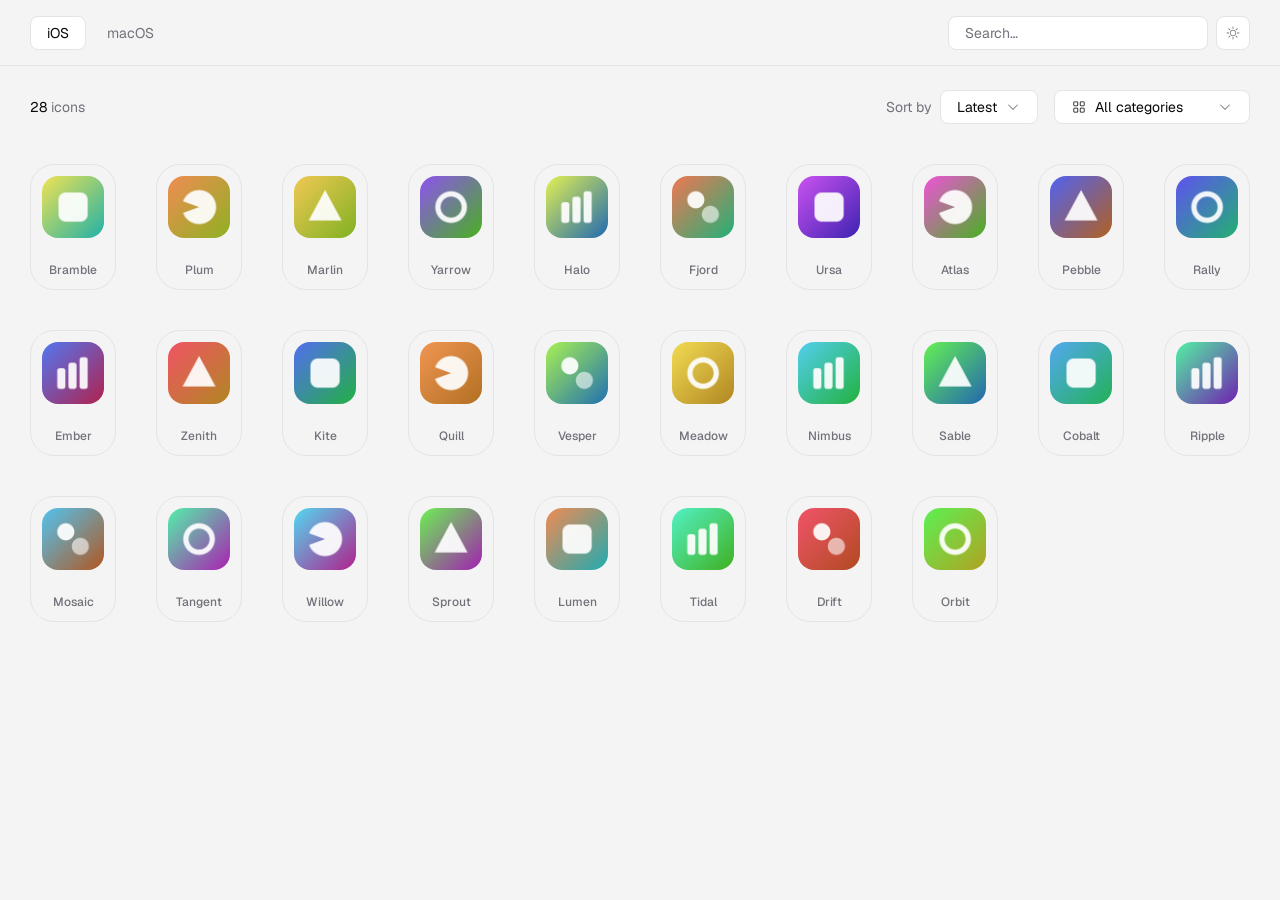
==== index.html @ e877dcdc "Add files via upload" ====
<!doctype html>
<html lang="en" data-theme="dark">
<head>
  <meta charset="utf-8">
  <meta name="viewport" content="width=device-width, initial-scale=1">
  <title>DockApp – iOS &amp; macOS icon gallery</title>
  <meta name="description" content="A gallery and database of iOS and macOS app icons. Browse, search and get inspired.">
  <meta name="theme-color" content="#030303">
  <link rel="icon" href="data:,">
  <link rel="preload" href="assets/fonts/Geist-Variable.woff2" as="font" type="font/woff2" crossorigin>
  <script>
    // Nastaví téma ještě před vykreslením, ať to neblikne.
    (function () {
      var t = null;
      try { t = localStorage.getItem('dockapp-theme'); } catch (e) {}
      if (t !== 'light' && t !== 'dark') {
        t = window.matchMedia && matchMedia('(prefers-color-scheme: light)').matches ? 'light' : 'dark';
      }
      document.documentElement.setAttribute('data-theme', t);
    })();
  </script>
  <link rel="stylesheet" href="css/styles.css">
</head>
<body>

  <header class="header">
    <div class="container header-inner">
      <nav class="nav" aria-label="Platform">
        <button class="btn" type="button" data-platform="ios">iOS</button>
        <button class="btn" type="button" data-platform="macos">macOS</button>
      </nav>
      <div class="header-right" id="headerRight">
        <div class="search" id="searchWrap">
          <input id="search" class="search-input" type="text" inputmode="search" placeholder="Search…" aria-label="Search icons" autocomplete="off" autocapitalize="off" spellcheck="false">
          <button class="search-clear" id="searchClear" type="button" aria-label="Clear search" hidden></button>
        </div>
        <button class="theme-switch" id="themeSwitch" type="button" aria-label="Switch theme"></button>
      </div>
    </div>
  </header>

  <div class="mobile-filters" id="mobileFilters"></div>

  <main class="container">
    <div class="toolbar">
      <p class="count" id="count" aria-live="polite"></p>
      <div class="toolbar-right">
        <span class="sort-label">Sort by</span>
        <div class="dd dd--sort" id="sortDd"></div>
        <div class="dd dd--category" id="categoryDd"></div>
      </div>
    </div>

    <div class="grid" id="grid"></div>
    <p class="empty" id="empty" hidden>No icons found.</p>
    <div id="sentinel" aria-hidden="true"></div>
  </main>

  <div class="overlay" id="overlay" aria-hidden="true">
    <div class="modal" id="modal" role="dialog" aria-modal="true" aria-labelledby="modalTitle">
      <button class="modal-close" id="modalClose" type="button" aria-label="Close"></button>
      <img class="modal-img" id="modalImg" alt="" width="240" height="240">
      <h2 class="modal-title" id="modalTitle"></h2>
      <div class="tag" id="modalTag"></div>
      <dl class="rows">
        <div class="row"><dt>Developer</dt><dd id="mDeveloper"></dd></div>
        <div class="row"><dt>Date</dt><dd id="mDate"></dd></div>
        <div class="row"><dt>Website</dt><dd id="mWebsite"></dd></div>
        <div class="row"><dt>App Store</dt><dd id="mStore"></dd></div>
      </dl>
    </div>
  </div>

  <script src="js/icons.js"></script>
  <script src="data/apps.js"></script>
  <script src="js/app.js"></script>
</body>
</html>
---- css/styles.css ----
/* ---------- Font ---------- */
@font-face {
  font-family: "Geist";
  src: url("../assets/fonts/Geist-Variable.woff2") format("woff2");
  font-weight: 100 900;
  font-style: normal;
  font-display: swap;
}

/* ---------- Tokens ---------- */
:root {
  --font: "Geist", system-ui, -apple-system, "Segoe UI", sans-serif;
  --bg: #030303;
  --surface: #121212;
  --border: #2a2a2a;
  --muted: #a0a0a0;
  --fg: #ffffff;
  --hover: #1a1a1a;
  --modal-bg: #030303;
  --overlay: rgba(3, 3, 3, 0.8);
  --ctl: 34px;
  color-scheme: dark;
}
:root[data-theme="light"] {
  --bg: #f4f4f5;
  --surface: #ffffff;
  --border: #e4e4e7;
  --muted: #71717a;
  --fg: #09090b;
  --hover: #f4f4f5;
  --modal-bg: #ffffff;
  --overlay: rgba(244, 244, 245, 0.8);
  color-scheme: light;
}

/* ---------- Base ---------- */
*, *::before, *::after { box-sizing: border-box; }
html { -webkit-text-size-adjust: 100%; }
body {
  margin: 0;
  min-height: 100vh;
  background: var(--bg);
  color: var(--fg);
  font: 400 14px/16px var(--font);
  -webkit-font-smoothing: antialiased;
  -moz-osx-font-smoothing: grayscale;
}
body.is-locked { overflow: hidden; }
button, input { font: inherit; color: inherit; }
button { cursor: pointer; }
h2, p, dl, dd { margin: 0; }
svg { width: 16px; height: 16px; flex: none; display: block; }

.container { width: min(1220px, 100% - 32px); margin-inline: auto; }

:focus-visible { outline: 2px solid var(--fg); outline-offset: 2px; }

/* ---------- Header ---------- */
.header { border-bottom: 1px solid var(--border); }
.header-inner {
  height: 65px;
  display: flex;
  align-items: center;
  justify-content: space-between;
  gap: 16px;
}
.nav { display: flex; gap: 4px; }
.btn {
  height: var(--ctl);
  padding: 8px 16px;
  background: transparent;
  border: 1px solid transparent;
  border-radius: 8px;
  color: var(--muted);
  transition: color .15s, background-color .15s, border-color .15s;
}
.btn:hover { color: var(--fg); }
.btn[aria-current="page"] { color: var(--fg); background: var(--surface); border-color: var(--border); }

.header-right { display: flex; align-items: center; gap: 8px; }

/* ---------- Search ---------- */
.search { position: relative; width: 260px; }
.search-input {
  width: 100%;
  height: var(--ctl);
  padding: 0 40px 0 16px;
  background: var(--surface);
  border: 1px solid var(--border);
  border-radius: 8px;
  color: var(--fg);
  outline: none;
  transition: border-color .15s;
}
.search-input::placeholder { color: var(--muted); opacity: 1; }
.search-input:hover,
.search-input:focus { border-color: var(--muted); }
.search-clear {
  position: absolute;
  top: 0; right: 0;
  width: var(--ctl); height: 100%;
  display: grid; place-items: center;
  padding: 0;
  background: none; border: 0; border-radius: 8px;
  color: var(--muted);
}
.search-clear:hover { color: var(--fg); }
.search-clear[hidden] { display: none; }

/* ---------- Theme switch ---------- */
.theme-switch {
  width: 34px; height: 34px;
  display: grid; place-items: center;
  padding: 0;
  background: var(--surface);
  border: 1px solid var(--border);
  border-radius: 8px;
  color: var(--muted);
  transition: border-color .15s;
}
.theme-switch:hover { border-color: var(--muted); }

/* ---------- Toolbar ---------- */
.mobile-filters {
  display: none;
  flex-direction: column;
  gap: 8px;
  padding: 12px 16px;
  border-bottom: 1px solid var(--border);
}
.mobile-filters:empty { display: none; }

.toolbar {
  padding-top: 24px;
  margin-bottom: 40px;
  display: flex;
  align-items: center;
  justify-content: space-between;
  gap: 16px;
}
.count { color: var(--muted); white-space: nowrap; }
.count b { color: var(--fg); font-weight: 400; }
.toolbar-right { display: flex; align-items: center; gap: 16px; }
.toolbar-right .sort-label { color: var(--muted); margin-right: -8px; }

/* ---------- Dropdown ---------- */
.dd { position: relative; }
.dd-trigger {
  width: 100%;
  height: var(--ctl);
  display: flex;
  align-items: center;
  gap: 8px;
  padding: 0 16px;
  background: var(--surface);
  border: 1px solid var(--border);
  border-radius: 8px;
  color: var(--fg);
  text-align: left;
  white-space: nowrap;
  transition: border-color .15s;
}
.dd-trigger:hover,
.dd-trigger[aria-expanded="true"] { border-color: var(--muted); }
.dd-trigger .chev { margin-left: auto; color: var(--muted); }
.dd--category { width: 196px; }

.dd-list {
  position: absolute;
  top: calc(100% + 8px);
  right: 0;
  min-width: 100%;
  max-height: 200px;
  overflow-y: auto;
  display: flex;
  flex-direction: column;
  gap: 4px;
  padding: 8px;
  background: var(--surface);
  border: 1px solid var(--border);
  border-radius: 12px;
  z-index: 30;
  visibility: hidden;
  opacity: 0;
  transform: translateY(-4px);
  transition: opacity .15s, transform .15s, visibility .15s;
  scrollbar-width: thin;
  scrollbar-color: var(--border) transparent;
}
.dd-list.is-open { visibility: visible; opacity: 1; transform: none; }
.dd--category .dd-list { height: 200px; max-height: none; }
.dd--sort .dd-list { min-width: 200px; }

.dd-item {
  flex: none;
  display: flex;
  align-items: center;
  gap: 8px;
  width: 100%;
  padding: 4px;
  background: none;
  border: 0;
  border-radius: 8px;
  color: var(--fg);
  text-align: left;
  white-space: nowrap;
}
.dd-item:hover,
.dd-item.is-active,
.dd-item[aria-selected="true"] { background: var(--hover); }
.dd-item .check { margin-left: auto; color: var(--muted); }

/* ---------- Grid + cards ---------- */
.grid {
  display: grid;
  grid-template-columns: repeat(10, minmax(0, 1fr));
  gap: 40px;
}
.card {
  display: flex;
  flex-direction: column;
  align-items: center;
  gap: 8px;
  padding: 11px;
  background: var(--bg);
  border: 1px solid var(--border);
  border-radius: 24px;
  color: var(--muted);
  font-size: 12px;
  line-height: 16px;
  font-weight: 500;
  text-align: center;
  transition: border-color .15s, color .15s;
}
.card:hover,
.card:focus-visible { border-color: var(--muted); color: var(--fg); }
.card:focus-visible { outline: none; }
.card img {
  display: block;
  width: 100%;
  aspect-ratio: 1;
  object-fit: cover;
  border-radius: 16px;
  background: var(--surface);
}
.card .label {
  width: 100%;
  min-height: 32px;
  display: flex;
  align-items: flex-end;
  justify-content: center;
}
.card .label span {
  display: -webkit-box;
  -webkit-box-orient: vertical;
  -webkit-line-clamp: 2;
  line-clamp: 2;
  overflow: hidden;
  overflow-wrap: anywhere;
}
.empty { padding: 80px 0; text-align: center; color: var(--muted); }
.empty[hidden] { display: none; }
#sentinel { height: 80px; }

/* ---------- Modal ---------- */
.overlay {
  position: fixed;
  inset: 0;
  z-index: 100;
  display: grid;
  place-items: center;
  padding: 16px;
  background: var(--overlay);
  -webkit-backdrop-filter: blur(10px);
  backdrop-filter: blur(10px);
  visibility: hidden;
  opacity: 0;
  transition: opacity .2s, visibility .2s;
  overflow-y: auto;
}
.overlay.is-open { visibility: visible; opacity: 1; }

.modal {
  position: relative;
  width: min(384px, 100%);
  margin: auto;
  padding: 40px;
  display: flex;
  flex-direction: column;
  align-items: center;
  background: var(--modal-bg);
  border: 1px solid var(--border);
  border-radius: 28px;
  transform: scale(.97);
  transition: transform .2s;
}
.overlay.is-open .modal { transform: none; }

.modal-close {
  position: absolute;
  top: 18px; right: 18px;
  width: 32px; height: 32px;
  display: grid; place-items: center;
  padding: 0;
  background: none; border: 0; border-radius: 8px;
  color: var(--fg);
}
.modal-img {
  display: block;
  width: 240px; height: 240px;
  max-width: 100%;
  object-fit: cover;
  border-radius: 56px;
  background: var(--surface);
}
.modal-title {
  margin-top: 24px;
  font-size: 16px; line-height: 24px; font-weight: 600;
  text-align: center;
  overflow-wrap: anywhere;
}
.tag {
  margin-top: 4px;
  display: inline-flex;
  align-items: center;
  gap: 8px;
  padding: 8px 12px;
  background: var(--hover);
  border-radius: 9999px;
  font-size: 12px; line-height: 16px; font-weight: 500;
}
.rows { width: 100%; margin-top: 24px; }
.row {
  height: 29px;
  display: flex;
  align-items: center;
  justify-content: space-between;
  gap: 16px;
  border-bottom: 1px solid var(--border);
}
.row dt { color: var(--muted); }
.row dd { color: var(--fg); min-width: 0; overflow: hidden; text-overflow: ellipsis; white-space: nowrap; }
.row a { color: inherit; text-decoration: none; display: inline-flex; }
.row dd a[href^="http"]:not(.store):hover { text-decoration: underline; text-underline-offset: 3px; }
.store { opacity: 1; transition: opacity .15s; }
.store:hover { opacity: .7; }

/* ---------- Responsive ---------- */
@media (max-width: 1099px) { .grid { grid-template-columns: repeat(8, minmax(0, 1fr)); gap: 32px; } }
@media (max-width: 899px)  { .grid { grid-template-columns: repeat(6, minmax(0, 1fr)); gap: 24px; } }

@media (max-width: 719px) {
  :root { --ctl-m: 38px; }
  .mobile-filters { display: flex; }
  .mobile-filters:empty { display: none; }
  .mobile-filters .search { width: 100%; }
  .mobile-filters .search-input,
  .mobile-filters .search-clear,
  .mobile-filters .dd-trigger { height: var(--ctl-m); }
  .mobile-filters .search-clear { width: var(--ctl-m); }
  .mobile-filters .dd--category { width: 100%; }
  .mobile-filters .dd--category .dd-list { left: 0; right: 0; }
  .toolbar { margin-bottom: 32px; }
  .grid { grid-template-columns: repeat(4, minmax(0, 1fr)); gap: 24px; }
  .modal { padding: 32px 24px; }
  .modal-img { width: min(240px, 100%); height: auto; aspect-ratio: 1; }
}
@media (max-width: 400px) { .grid { gap: 16px; } }

@media (prefers-reduced-motion: reduce) {
  *, *::before, *::after { transition-duration: .01ms !important; }
}
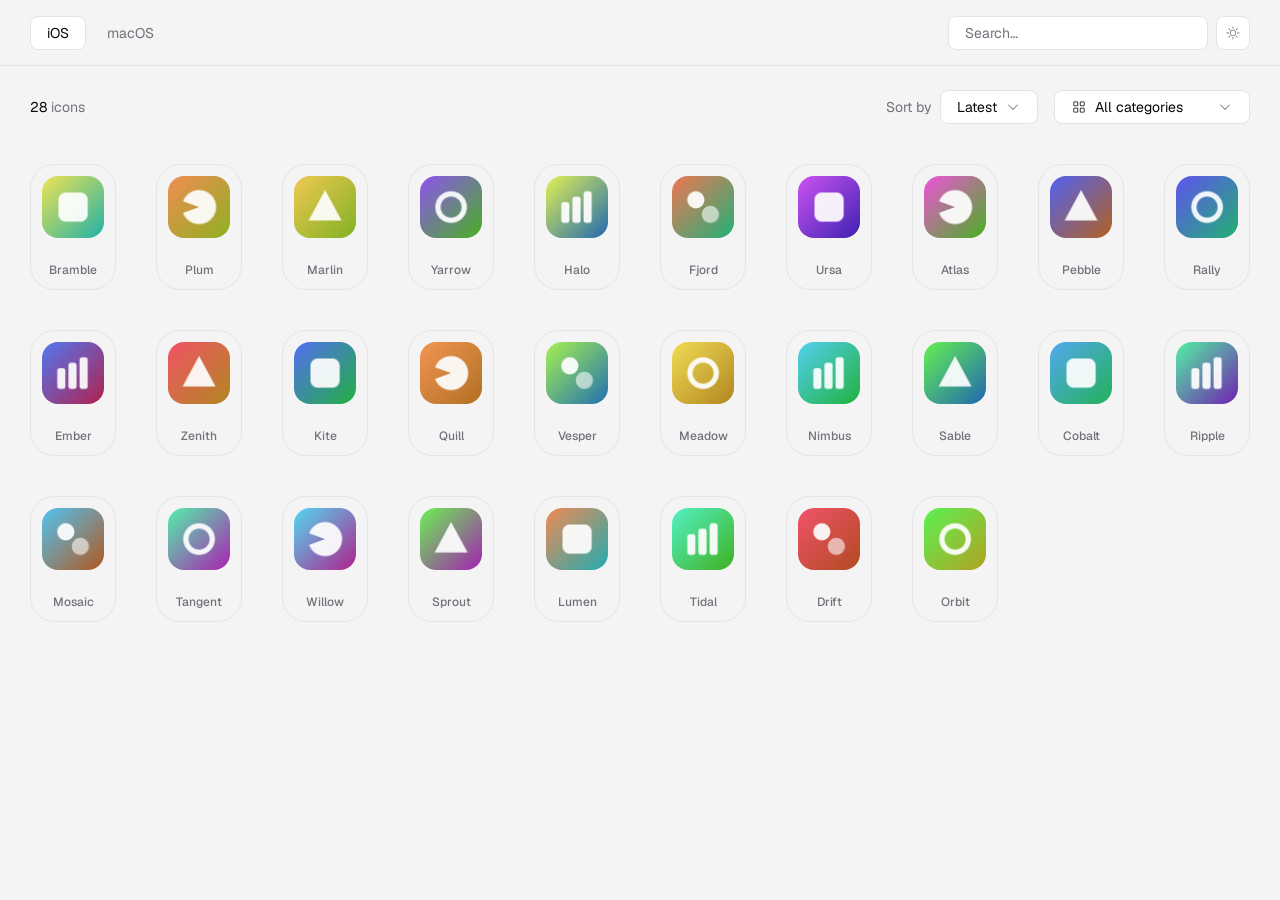
==== commit d8b820d6: "Update index.html" ====
--- a/index.html
+++ b/index.html
@@ -3,7 +3,7 @@
 <head>
   <meta charset="utf-8">
   <meta name="viewport" content="width=device-width, initial-scale=1">
-  <title>DockApp – iOS &amp; macOS icon gallery</title>
+  <title>IconSpace – iOS &amp; macOS icon gallery</title>
   <meta name="description" content="A gallery and database of iOS and macOS app icons. Browse, search and get inspired.">
   <meta name="theme-color" content="#030303">
   <link rel="icon" href="data:,">
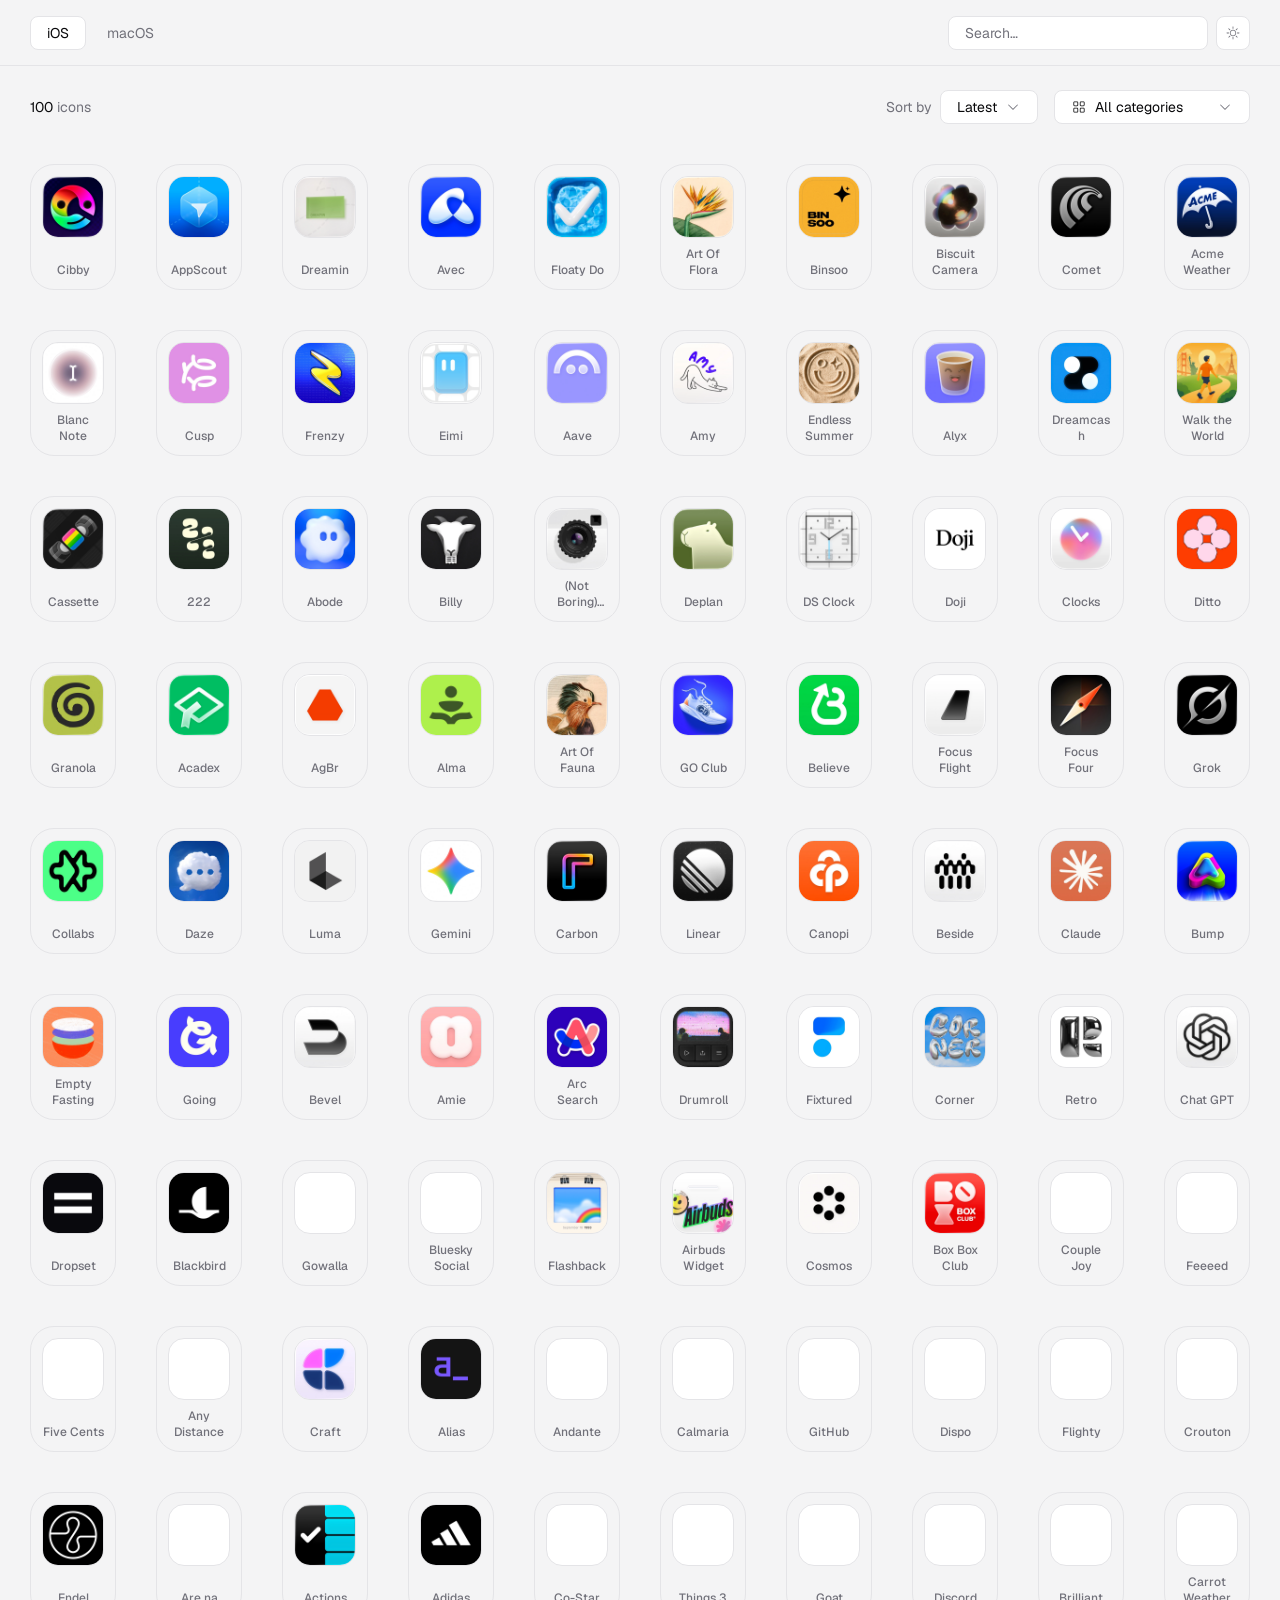
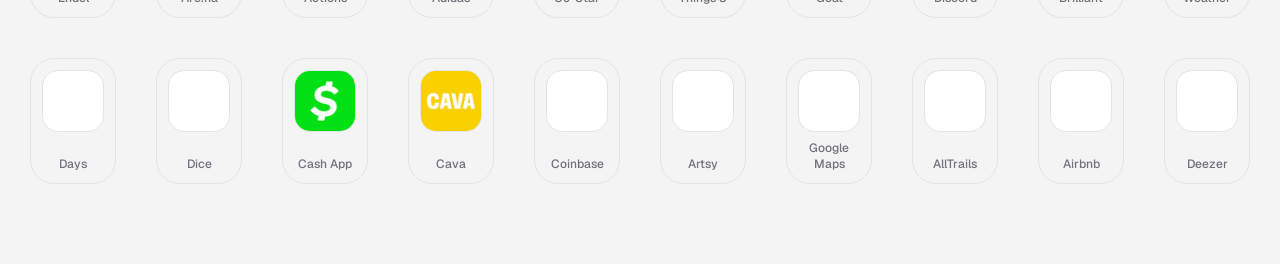
==== commit 70ca130d: "Update index.html" ====
--- a/index.html
+++ b/index.html
@@ -3,7 +3,7 @@
 <head>
   <meta charset="utf-8">
   <meta name="viewport" content="width=device-width, initial-scale=1">
-  <title>IconSpace – iOS &amp; macOS icon gallery</title>
+  <title>DockIcons – iOS &amp; macOS icon gallery</title>
   <meta name="description" content="A gallery and database of iOS and macOS app icons. Browse, search and get inspired.">
   <meta name="theme-color" content="#030303">
   <link rel="icon" href="data:,">
--- a/css/styles.css
+++ b/css/styles.css
@@ -19,6 +19,9 @@
   --modal-bg: #030303;
   --overlay: rgba(3, 3, 3, 0.8);
   --ctl: 34px;
+  --card-w: 86px;      /* pevná šířka karty (obrázek = šířka − 24 px) */
+  --col-gap: 40px;     /* minimální mezera mezi sloupci; zbytek místa se rozdělí rovnoměrně */
+  --row-gap: 40px;
   color-scheme: dark;
 }
 :root[data-theme="light"] {
@@ -213,8 +216,10 @@
 /* ---------- Grid + cards ---------- */
 .grid {
   display: grid;
-  grid-template-columns: repeat(10, minmax(0, 1fr));
-  gap: 40px;
+  grid-template-columns: repeat(auto-fill, var(--card-w));
+  justify-content: space-between;
+  column-gap: var(--col-gap);
+  row-gap: var(--row-gap);
 }
 .card {
   display: flex;
@@ -238,8 +243,10 @@
 .card img {
   display: block;
   width: 100%;
-  aspect-ratio: 1;
+  height: auto;        /* přebíjí atribut height z HTML, aby šel poměr stran 1:1 */
+  aspect-ratio: 1 / 1;
   object-fit: cover;
+  border: 1px solid var(--border);   /* obrys, aby byla vidět i velmi tmavá / světlá ikona */
   border-radius: 16px;
   background: var(--surface);
 }
@@ -268,6 +275,7 @@
   inset: 0;
   z-index: 100;
   display: grid;
+  grid-template-columns: minmax(0, 1fr);
   place-items: center;
   padding: 16px;
   background: var(--overlay);
@@ -283,6 +291,7 @@
 .modal {
   position: relative;
   width: min(384px, 100%);
+  min-width: 0;
   margin: auto;
   padding: 40px;
   display: flex;
@@ -310,6 +319,7 @@
   width: 240px; height: 240px;
   max-width: 100%;
   object-fit: cover;
+  border: 1px solid var(--border);
   border-radius: 56px;
   background: var(--surface);
 }
@@ -338,19 +348,33 @@
   gap: 16px;
   border-bottom: 1px solid var(--border);
 }
-.row dt { color: var(--muted); }
-.row dd { color: var(--fg); min-width: 0; overflow: hidden; text-overflow: ellipsis; white-space: nowrap; }
-.row a { color: inherit; text-decoration: none; display: inline-flex; }
+.row dt { flex: none; color: var(--muted); }
+.row dd {
+  flex: 0 1 auto;
+  min-width: 0;
+  max-width: 100%;
+  color: var(--fg);
+  text-align: right;
+  overflow: hidden;
+  text-overflow: ellipsis;   /* dlouhý text se zkrátí na "…" */
+  white-space: nowrap;
+}
+.row a { color: inherit; text-decoration: none; }
+.row dd a:not(.store) {
+  display: block;            /* aby fungovalo zkrácení, ale odkaz zůstal klikací */
+  overflow: hidden;
+  text-overflow: ellipsis;
+  white-space: nowrap;
+}
 .row dd a[href^="http"]:not(.store):hover { text-decoration: underline; text-underline-offset: 3px; }
+.row dd a.store { display: inline-flex; }
 .store { opacity: 1; transition: opacity .15s; }
 .store:hover { opacity: .7; }
 
 /* ---------- Responsive ---------- */
-@media (max-width: 1099px) { .grid { grid-template-columns: repeat(8, minmax(0, 1fr)); gap: 32px; } }
-@media (max-width: 899px)  { .grid { grid-template-columns: repeat(6, minmax(0, 1fr)); gap: 24px; } }
 
 @media (max-width: 719px) {
-  :root { --ctl-m: 38px; }
+  :root { --ctl-m: 38px; --card-w: 75px; --col-gap: 12px; --row-gap: 24px; }
   .mobile-filters { display: flex; }
   .mobile-filters:empty { display: none; }
   .mobile-filters .search { width: 100%; }
@@ -361,11 +385,14 @@
   .mobile-filters .dd--category { width: 100%; }
   .mobile-filters .dd--category .dd-list { left: 0; right: 0; }
   .toolbar { margin-bottom: 32px; }
-  .grid { grid-template-columns: repeat(4, minmax(0, 1fr)); gap: 24px; }
   .modal { padding: 32px 24px; }
   .modal-img { width: min(240px, 100%); height: auto; aspect-ratio: 1; }
 }
-@media (max-width: 400px) { .grid { gap: 16px; } }
+
+/* iOS Safari přibližuje stránku při focusu na pole s písmem menším než 16 px */
+@media (pointer: coarse), (hover: none), (max-width: 1024px) {
+  .search-input { font-size: 16px; }
+}
 
 @media (prefers-reduced-motion: reduce) {
   *, *::before, *::after { transition-duration: .01ms !important; }
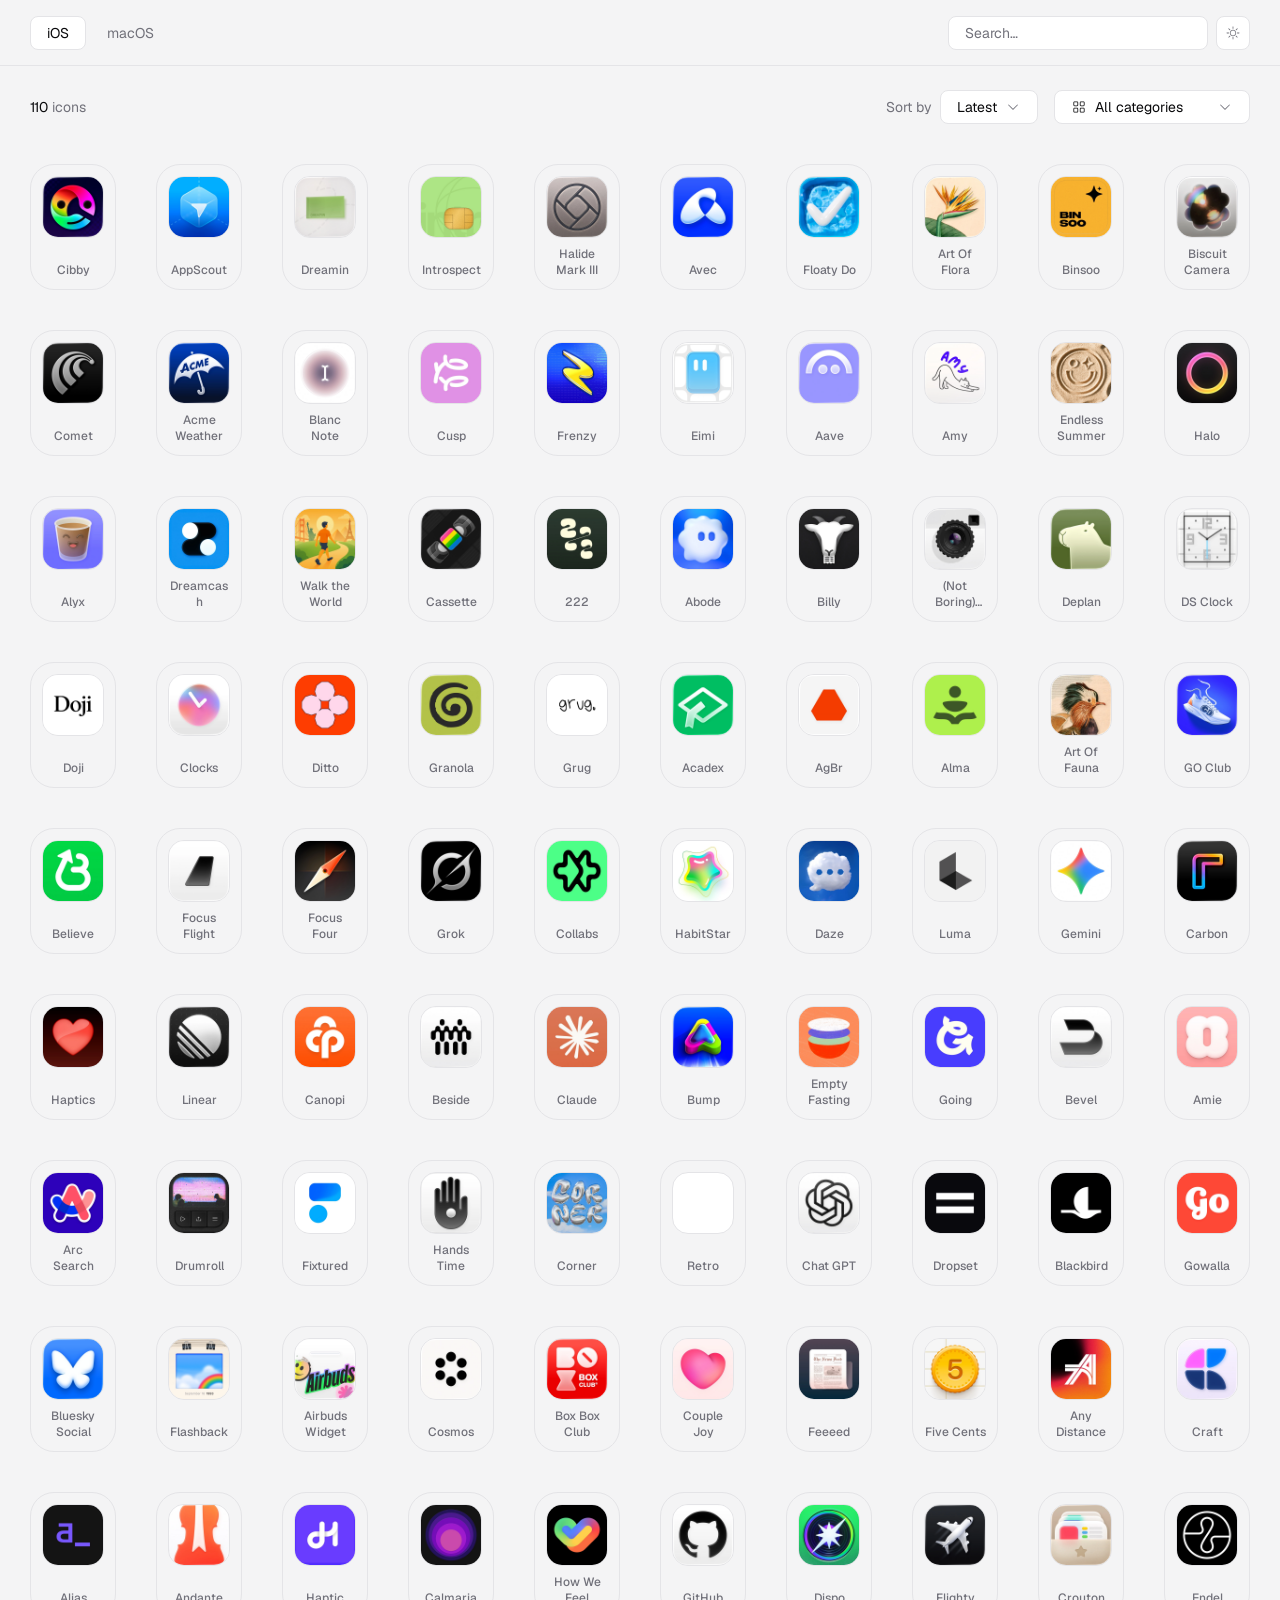
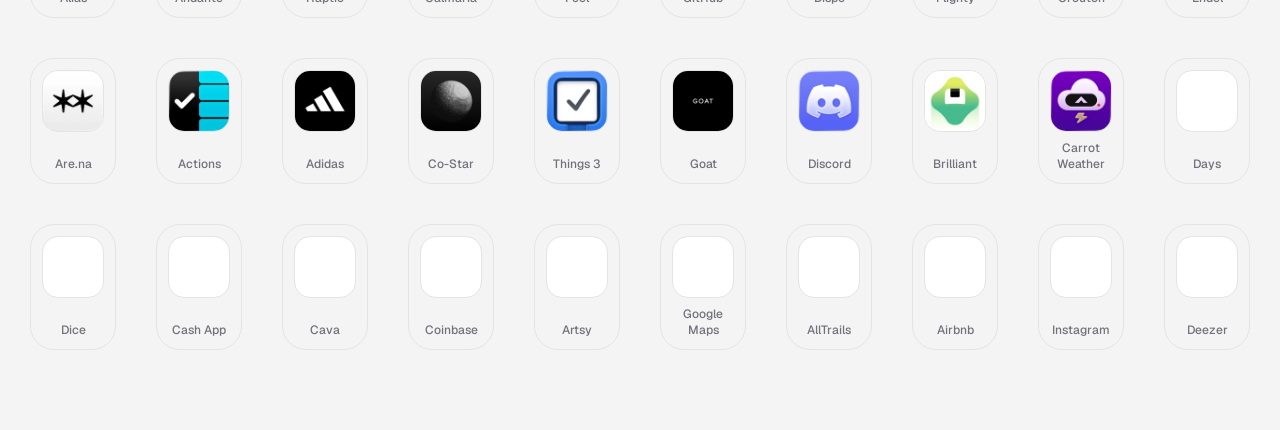
==== commit 836afd4f: "Update index.html" ====
--- a/index.html
+++ b/index.html
@@ -20,6 +20,8 @@
     })();
   </script>
   <link rel="stylesheet" href="css/styles.css">
+  <!-- Analytics (Umami Cloud) -->
+  <script defer src="https://cloud.umami.is/script.js" data-website-id="c962e93d-ebdd-47d4-b94a-9352d949f9b8"></script>
 </head>
 <body>
 
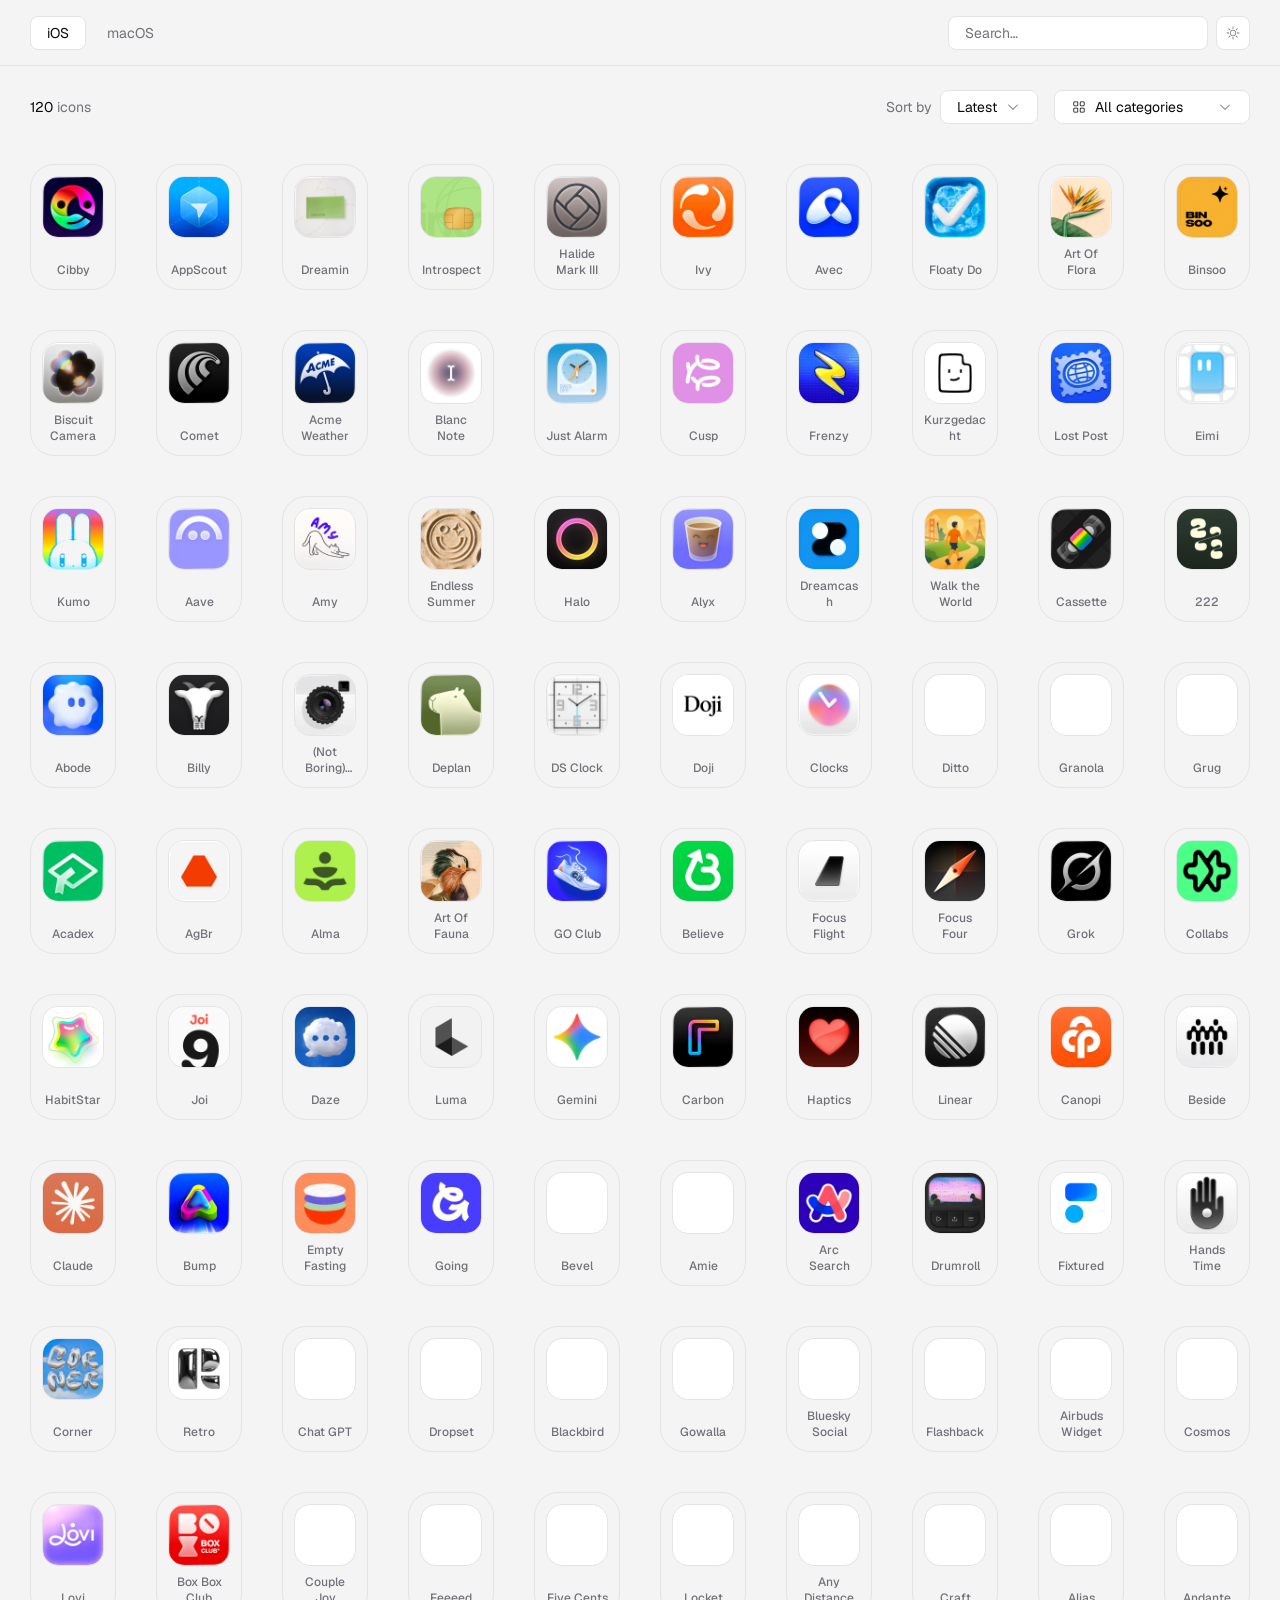
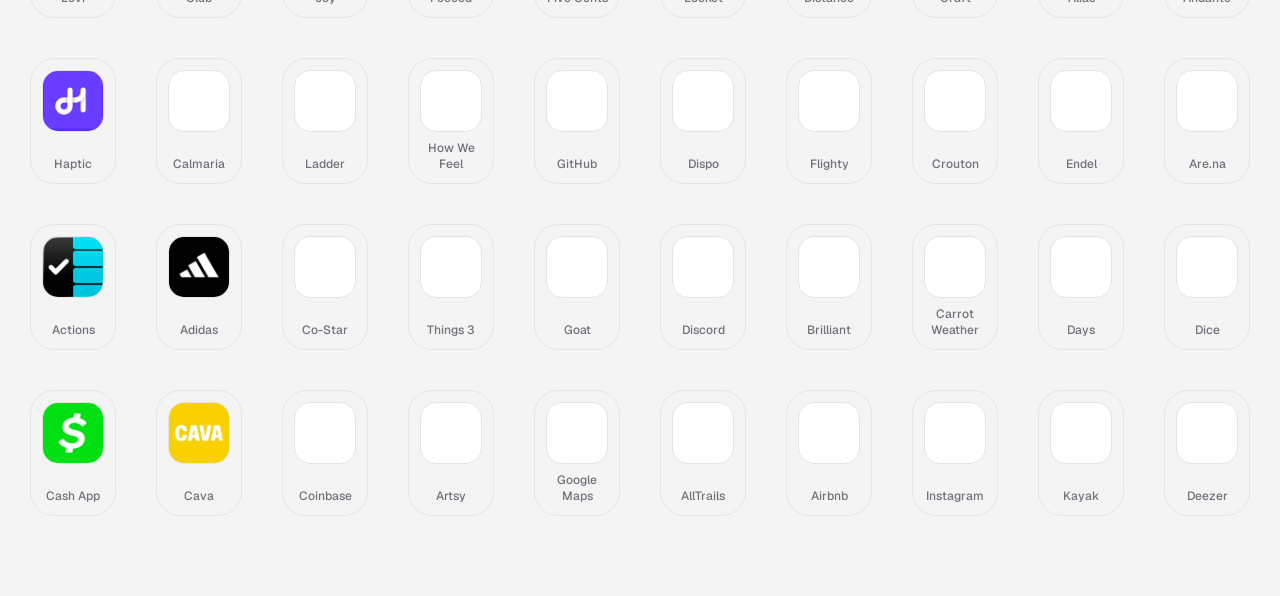
==== commit f7f9e9f0: "Update index.html" ====
--- a/index.html
+++ b/index.html
@@ -6,7 +6,26 @@
   <title>DockIcons – iOS &amp; macOS icon gallery</title>
   <meta name="description" content="A gallery and database of iOS and macOS app icons. Browse, search and get inspired.">
   <meta name="theme-color" content="#030303">
-  <link rel="icon" href="data:,">
+  <link rel="icon" href="favicon.ico" sizes="32x32">
+<link rel="icon" href="assets/brand/favicon.svg" type="image/svg+xml">
+<link rel="apple-touch-icon" href="assets/brand/apple-touch-icon.png">
+<link rel="manifest" href="assets/brand/site.webmanifest">
+<link rel="canonical" href="https://dockicons.xyz/">
+<meta name="apple-mobile-web-app-title" content="DockIcons">
+  <!-- Náhled při sdílení odkazu -->
+<meta property="og:type" content="website">
+<meta property="og:site_name" content="DockIcons">
+<meta property="og:title" content="DockIcons – iOS &amp; macOS icon gallery">
+<meta property="og:description" content="A gallery of iOS and macOS app icons. Browse, search and get inspired.">
+<meta property="og:url" content="https://dockicons.xyz/">
+<meta property="og:image" content="https://dockicons.xyz/assets/brand/og-image.png">
+<meta property="og:image:width" content="1200">
+<meta property="og:image:height" content="630">
+<meta property="og:image:alt" content="DockIcons – a gallery of iOS and macOS app icons">
+<meta name="twitter:card" content="summary_large_image">
+<meta name="twitter:title" content="DockIcons – iOS &amp; macOS icon gallery">
+<meta name="twitter:description" content="A gallery of iOS and macOS app icons. Browse, search and get inspired.">
+<meta name="twitter:image" content="https://dockicons.xyz/assets/brand/og-image.png">
   <link rel="preload" href="assets/fonts/Geist-Variable.woff2" as="font" type="font/woff2" crossorigin>
   <script>
     // Nastaví téma ještě před vykreslením, ať to neblikne.
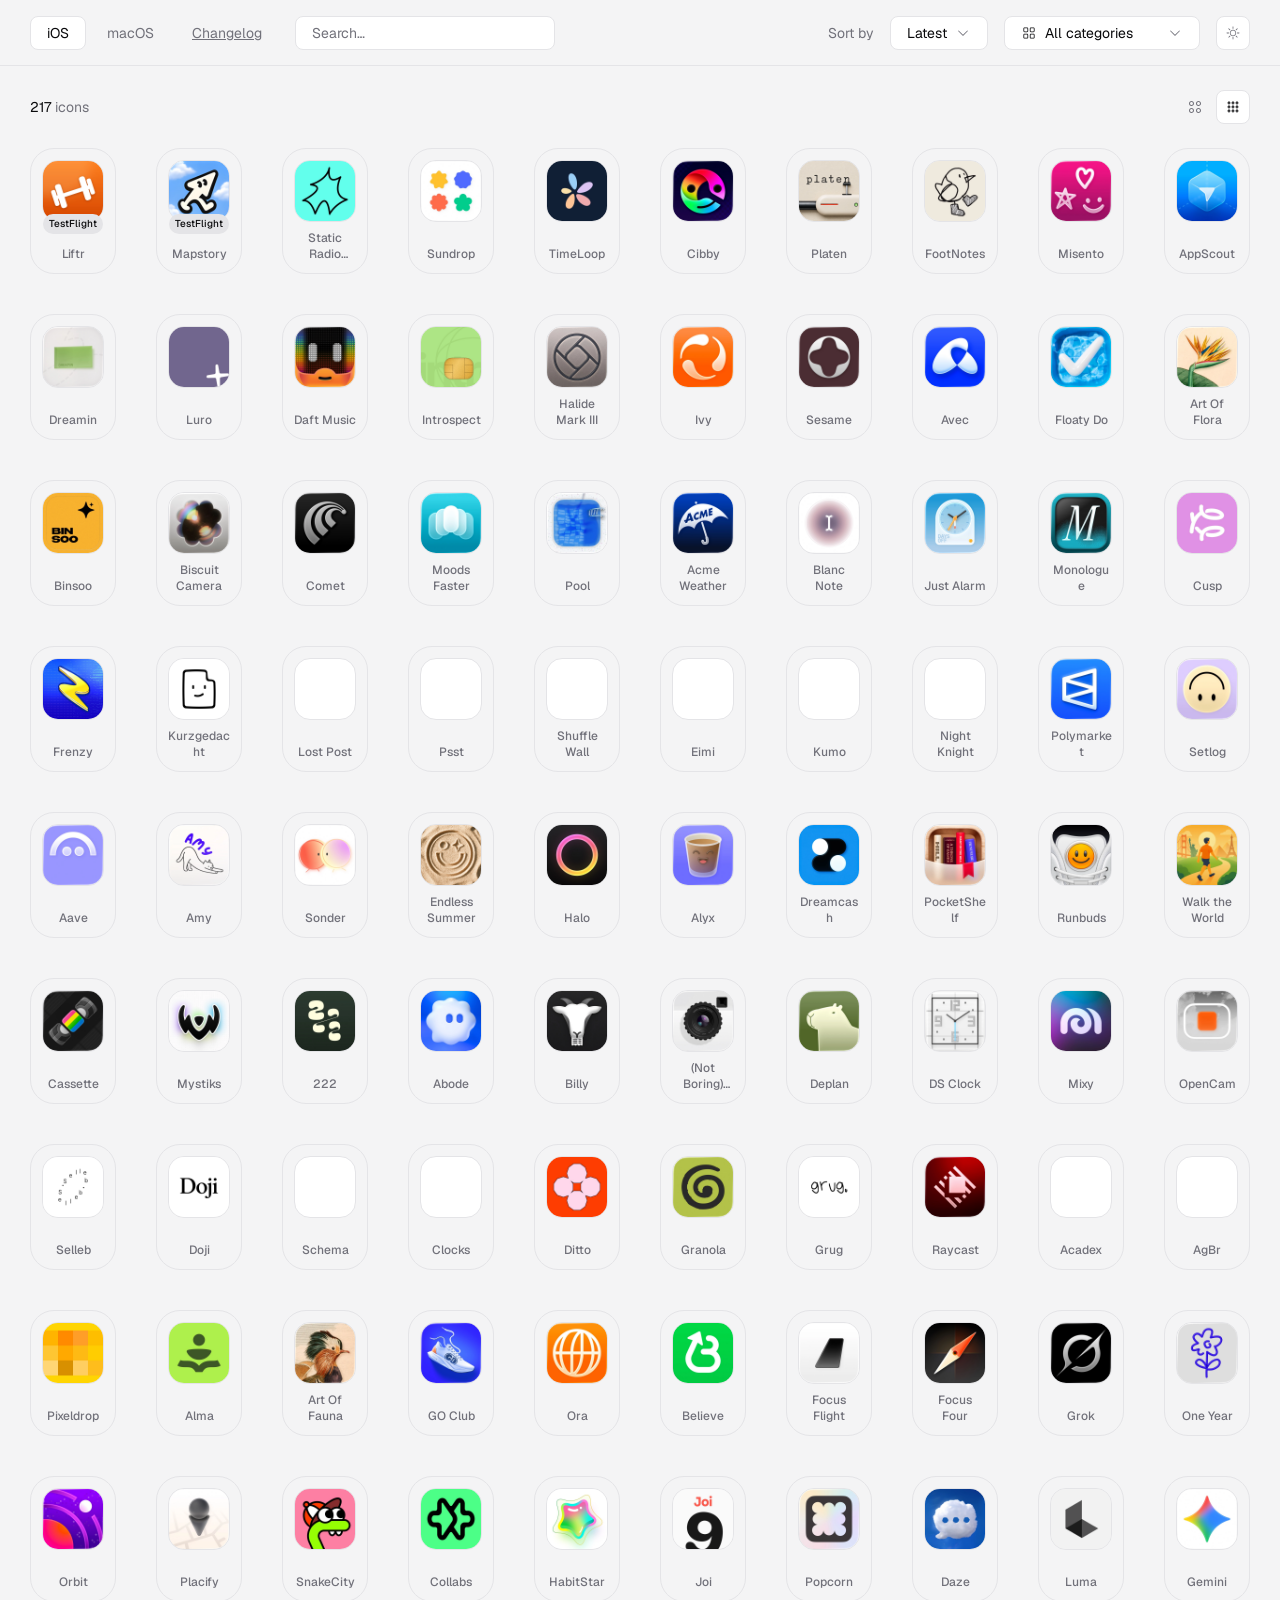
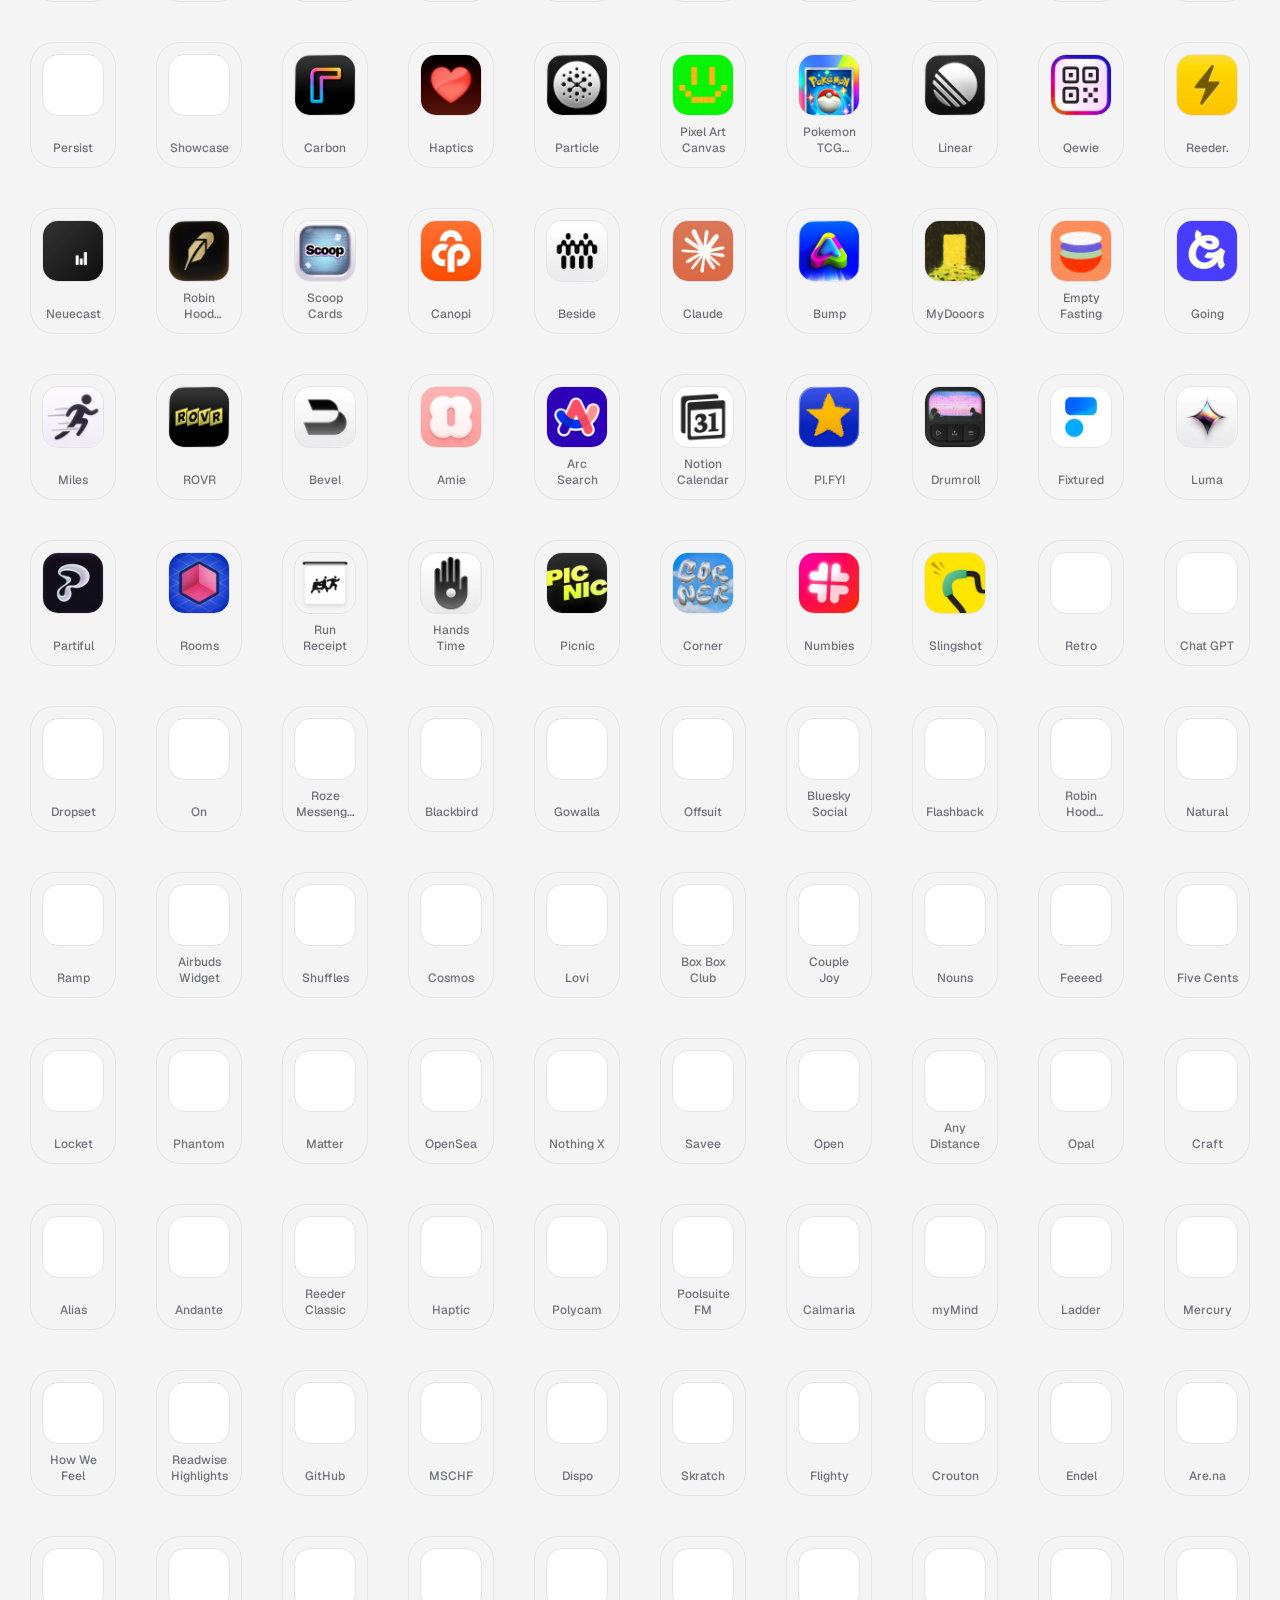
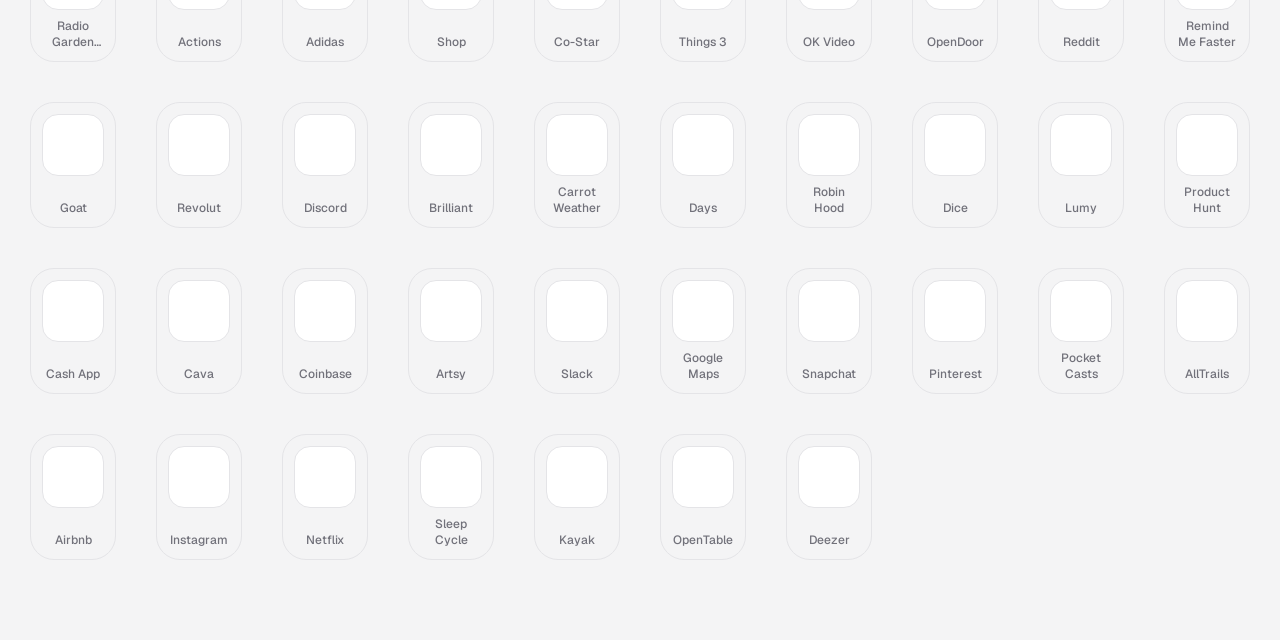
==== commit 628990c4: "Update index.html" ====
--- a/index.html
+++ b/index.html
@@ -49,6 +49,7 @@
       <nav class="nav" aria-label="Platform">
         <button class="btn" type="button" data-platform="ios">iOS</button>
         <button class="btn" type="button" data-platform="macos">macOS</button>
+        <a class="btn" href="changelog.html">Changelog</a>
       </nav>
       <div class="header-right" id="headerRight">
         <div class="search" id="searchWrap">
--- a/css/styles.css
+++ b/css/styles.css
@@ -16,12 +16,15 @@
   --muted: #a0a0a0;
   --fg: #ffffff;
   --hover: #1a1a1a;
+  --tag-bg: #252525;      /* štítek TestFlight */
+  --tag-fg: #ffffff;
   --modal-bg: #030303;
   --overlay: rgba(3, 3, 3, 0.8);
   --ctl: 34px;
   --card-w: 86px;      /* pevná šířka karty (obrázek = šířka − 24 px) */
   --col-gap: 40px;     /* minimální mezera mezi sloupci; zbytek místa se rozdělí rovnoměrně */
   --row-gap: 40px;
+  --s: 1;              /* měřítko karet: 1 = malé (výchozí), větší = velké karty */
   color-scheme: dark;
 }
 :root[data-theme="light"] {
@@ -31,6 +34,8 @@
   --muted: #71717a;
   --fg: #09090b;
   --hover: #f4f4f5;
+  --tag-bg: #e4e4e7;
+  --tag-fg: #09090b;
   --modal-bg: #ffffff;
   --overlay: rgba(244, 244, 245, 0.8);
   color-scheme: light;
@@ -38,7 +43,7 @@
 
 /* ---------- Base ---------- */
 *, *::before, *::after { box-sizing: border-box; }
-html { -webkit-text-size-adjust: 100%; }
+html { -webkit-text-size-adjust: 100%; scroll-padding-top: 80px; }
 body {
   margin: 0;
   min-height: 100vh;
@@ -53,13 +58,27 @@
 button { cursor: pointer; }
 h2, p, dl, dd { margin: 0; }
 svg { width: 16px; height: 16px; flex: none; display: block; }
+/* ikona kategorie ze souboru SVG (maska → barva podle textu, funguje ve světlém i tmavém režimu) */
+.cat-icon {
+  width: 16px; height: 16px; flex: none; display: block;
+  background-color: currentColor;
+  -webkit-mask-repeat: no-repeat; mask-repeat: no-repeat;
+  -webkit-mask-position: center; mask-position: center;
+  -webkit-mask-size: contain; mask-size: contain;
+}
 
 .container { width: min(1220px, 100% - 32px); margin-inline: auto; }
 
 :focus-visible { outline: 2px solid var(--fg); outline-offset: 2px; }
 
 /* ---------- Header ---------- */
-.header { border-bottom: 1px solid var(--border); }
+.header {
+  position: sticky;      /* navigace zůstává při scrollu na místě */
+  top: 0;
+  z-index: 50;
+  background: var(--bg);
+  border-bottom: 1px solid var(--border);
+}
 .header-inner {
   height: 65px;
   display: flex;
@@ -78,9 +97,12 @@
   transition: color .15s, background-color .15s, border-color .15s;
 }
 .btn:hover { color: var(--fg); }
-.btn[aria-current="page"] { color: var(--fg); background: var(--surface); border-color: var(--border); }
-
-.header-right { display: flex; align-items: center; gap: 8px; }
+.btn[aria-current="page"],
+.btn[aria-pressed="true"] { color: var(--fg); background: var(--surface); border-color: var(--border); }
+.btn--icon { width: var(--ctl); padding: 0; display: grid; place-items: center; }
+
+.header-right { display: flex; align-items: center; gap: 16px; margin-left: auto; }
+.header-right .sort-label { color: var(--muted); margin-right: 0; }
 
 /* ---------- Search ---------- */
 .search { position: relative; width: 260px; }
@@ -125,6 +147,10 @@
 
 /* ---------- Toolbar ---------- */
 .mobile-filters {
+  position: sticky;      /* na mobilu zůstává pod hlavičkou i search a kategorie */
+  top: 66px;
+  z-index: 49;
+  background: var(--bg);
   display: none;
   flex-direction: column;
   gap: 8px;
@@ -135,7 +161,7 @@
 
 .toolbar {
   padding-top: 24px;
-  margin-bottom: 40px;
+  margin-bottom: 24px;
   display: flex;
   align-items: center;
   justify-content: space-between;
@@ -143,8 +169,10 @@
 }
 .count { color: var(--muted); white-space: nowrap; }
 .count b { color: var(--fg); font-weight: 400; }
-.toolbar-right { display: flex; align-items: center; gap: 16px; }
-.toolbar-right .sort-label { color: var(--muted); margin-right: -8px; }
+.toolbar-right { display: flex; align-items: center; gap: 8px; }
+.toolbar-right .sort-label { color: var(--muted); }
+.size-toggle { display: flex; gap: 4px; }
+.toolbar-right .size-toggle { margin-left: 4px; }
 
 /* ---------- Dropdown ---------- */
 .dd { position: relative; }
@@ -216,23 +244,24 @@
 /* ---------- Grid + cards ---------- */
 .grid {
   display: grid;
-  grid-template-columns: repeat(auto-fill, var(--card-w));
+  grid-template-columns: repeat(auto-fill, calc(var(--card-w) * var(--s)));
   justify-content: space-between;
   column-gap: var(--col-gap);
   row-gap: var(--row-gap);
 }
+.grid.is-large { --s: 1.36; }   /* velké karty: poměrně zvětšené, drží poměr stran */
 .card {
   display: flex;
   flex-direction: column;
   align-items: center;
-  gap: 8px;
-  padding: 11px;
+  gap: calc(8px * var(--s));
+  padding: calc(11px * var(--s));
   background: var(--bg);
   border: 1px solid var(--border);
-  border-radius: 24px;
+  border-radius: calc(24px * var(--s));
   color: var(--muted);
-  font-size: 12px;
-  line-height: 16px;
+  font-size: calc(12px * var(--s));
+  line-height: calc(16px * var(--s));
   font-weight: 500;
   text-align: center;
   transition: border-color .15s, color .15s;
@@ -247,12 +276,28 @@
   aspect-ratio: 1 / 1;
   object-fit: cover;
   border: 1px solid var(--border);   /* obrys, aby byla vidět i velmi tmavá / světlá ikona */
-  border-radius: 16px;
-  background: var(--surface);
+  border-radius: calc(16px * var(--s));
+  background: var(--surface);
+}
+.thumb { position: relative; display: block; width: 100%; }
+.tag-tf {
+  position: absolute;
+  left: 50%;
+  top: calc(100% - 8px * var(--s));      /* horní hrana 8 px nad spodkem ikony */
+  transform: translateX(-50%);
+  padding: calc(4px * var(--s)) calc(6px * var(--s));
+  background: var(--tag-bg);
+  color: var(--tag-fg);
+  border-radius: 9999px;
+  font-size: calc(10px * var(--s));
+  line-height: calc(12px * var(--s));
+  font-weight: 500;
+  white-space: nowrap;
+  pointer-events: none;
 }
 .card .label {
   width: 100%;
-  min-height: 32px;
+  min-height: calc(32px * var(--s));
   display: flex;
   align-items: flex-end;
   justify-content: center;
@@ -348,6 +393,7 @@
   gap: 16px;
   border-bottom: 1px solid var(--border);
 }
+.row[hidden] { display: none; }
 .row dt { flex: none; color: var(--muted); }
 .row dd {
   flex: 0 1 auto;
@@ -385,6 +431,9 @@
   .mobile-filters .dd--category { width: 100%; }
   .mobile-filters .dd--category .dd-list { left: 0; right: 0; }
   .toolbar { margin-bottom: 32px; }
+  html { scroll-padding-top: 190px; }
+  .grid.is-large { --s: 1.33; }
+  .header-right { gap: 8px; }
   .modal { padding: 32px 24px; }
   .modal-img { width: min(240px, 100%); height: auto; aspect-ratio: 1; }
 }
@@ -394,6 +443,8 @@
   .search-input { font-size: 16px; }
 }
 
+@media (max-width: 400px) { .toolbar-right .sort-label { display: none; } }
+
 @media (prefers-reduced-motion: reduce) {
   *, *::before, *::after { transition-duration: .01ms !important; }
 }
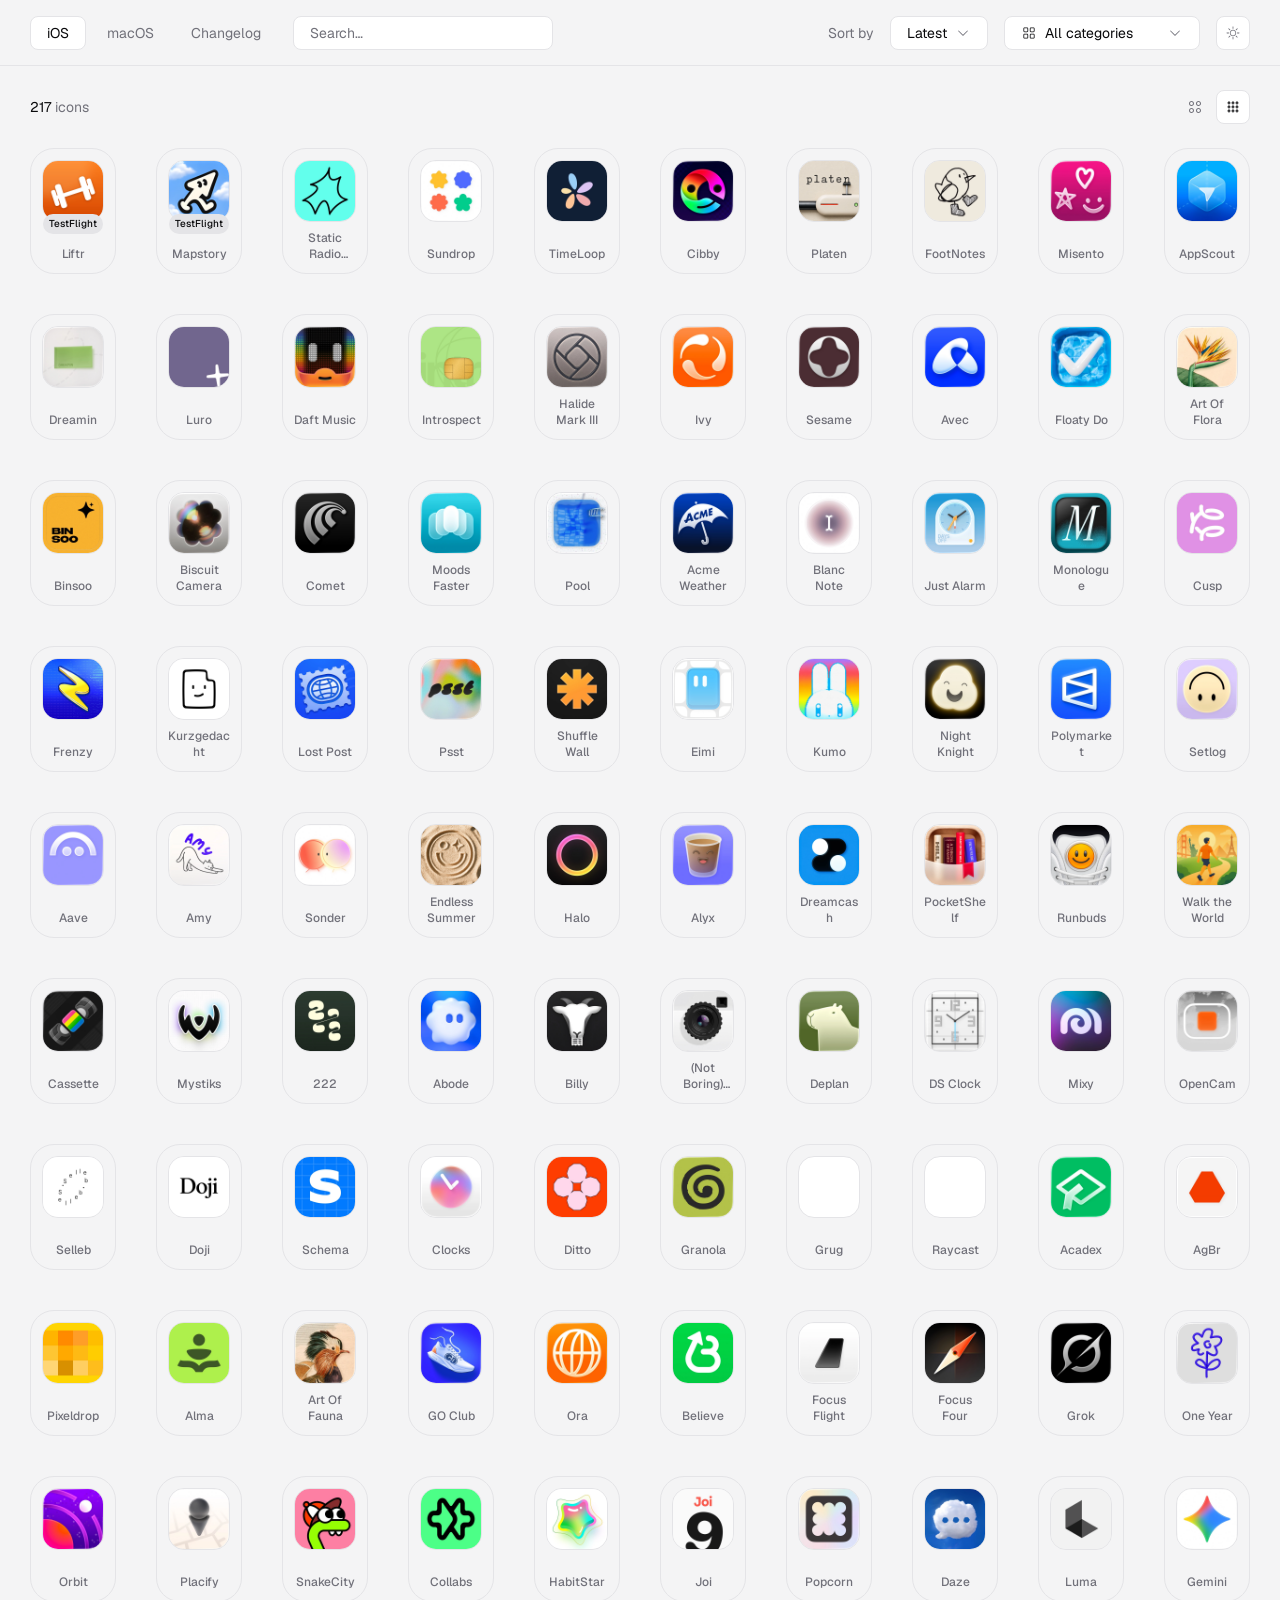
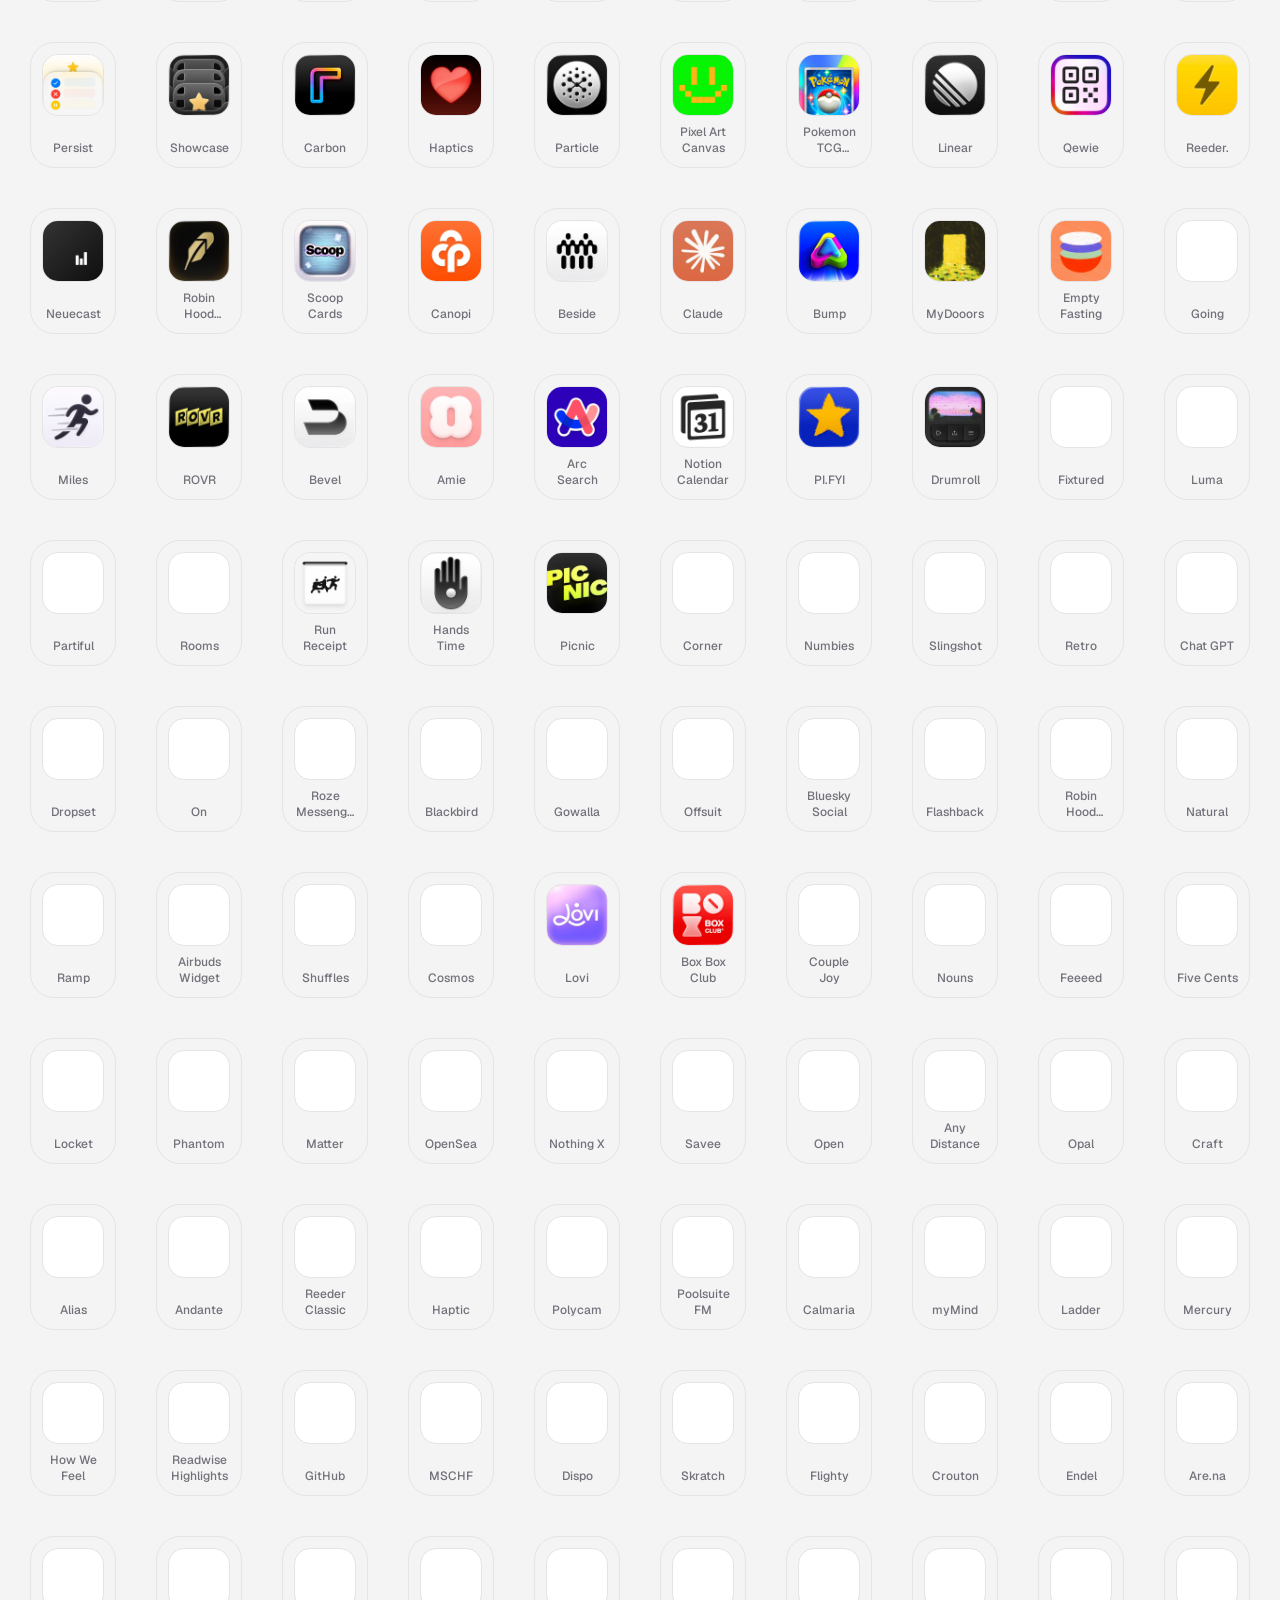
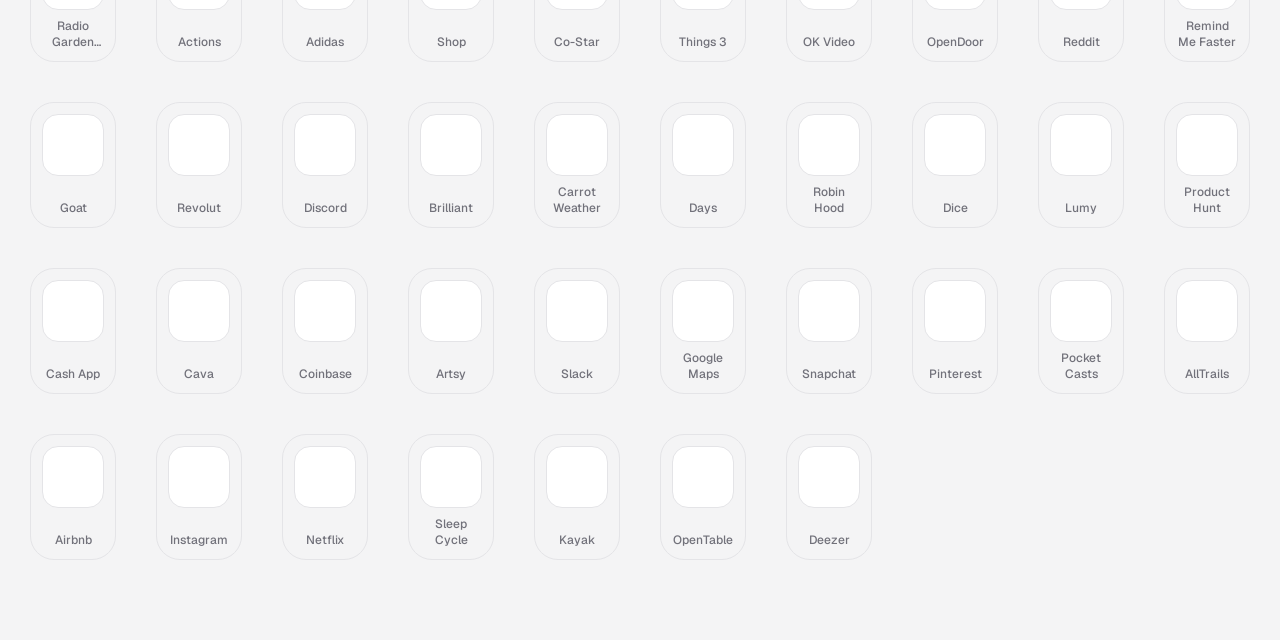
==== commit 23bf35dd: "Update index.html" ====
--- a/index.html
+++ b/index.html
@@ -49,7 +49,7 @@
       <nav class="nav" aria-label="Platform">
         <button class="btn" type="button" data-platform="ios">iOS</button>
         <button class="btn" type="button" data-platform="macos">macOS</button>
-        <a class="btn" href="changelog.html">Changelog</a>
+        <a class="nav-link" href="changelog.html">Changelog</a>
       </nav>
       <div class="header-right" id="headerRight">
         <div class="search" id="searchWrap">
--- a/css/styles.css
+++ b/css/styles.css
@@ -99,6 +99,16 @@
 .btn:hover { color: var(--fg); }
 .btn[aria-current="page"],
 .btn[aria-pressed="true"] { color: var(--fg); background: var(--surface); border-color: var(--border); }
+/* odkaz na jinou stránku (Changelog): jen text, bez pozadí a podtržení */
+.nav-link {
+  display: inline-flex; align-items: center;
+  height: var(--ctl); padding: 0 16px;
+  color: var(--muted); text-decoration: none;
+  transition: color .15s;
+}
+.nav-link:hover,
+.nav-link[aria-current="page"] { color: var(--fg); }
+.nav-link:focus-visible { outline: 1px solid var(--muted); outline-offset: -2px; border-radius: 8px; }
 .btn--icon { width: var(--ctl); padding: 0; display: grid; place-items: center; }
 
 .header-right { display: flex; align-items: center; gap: 16px; margin-left: auto; }
